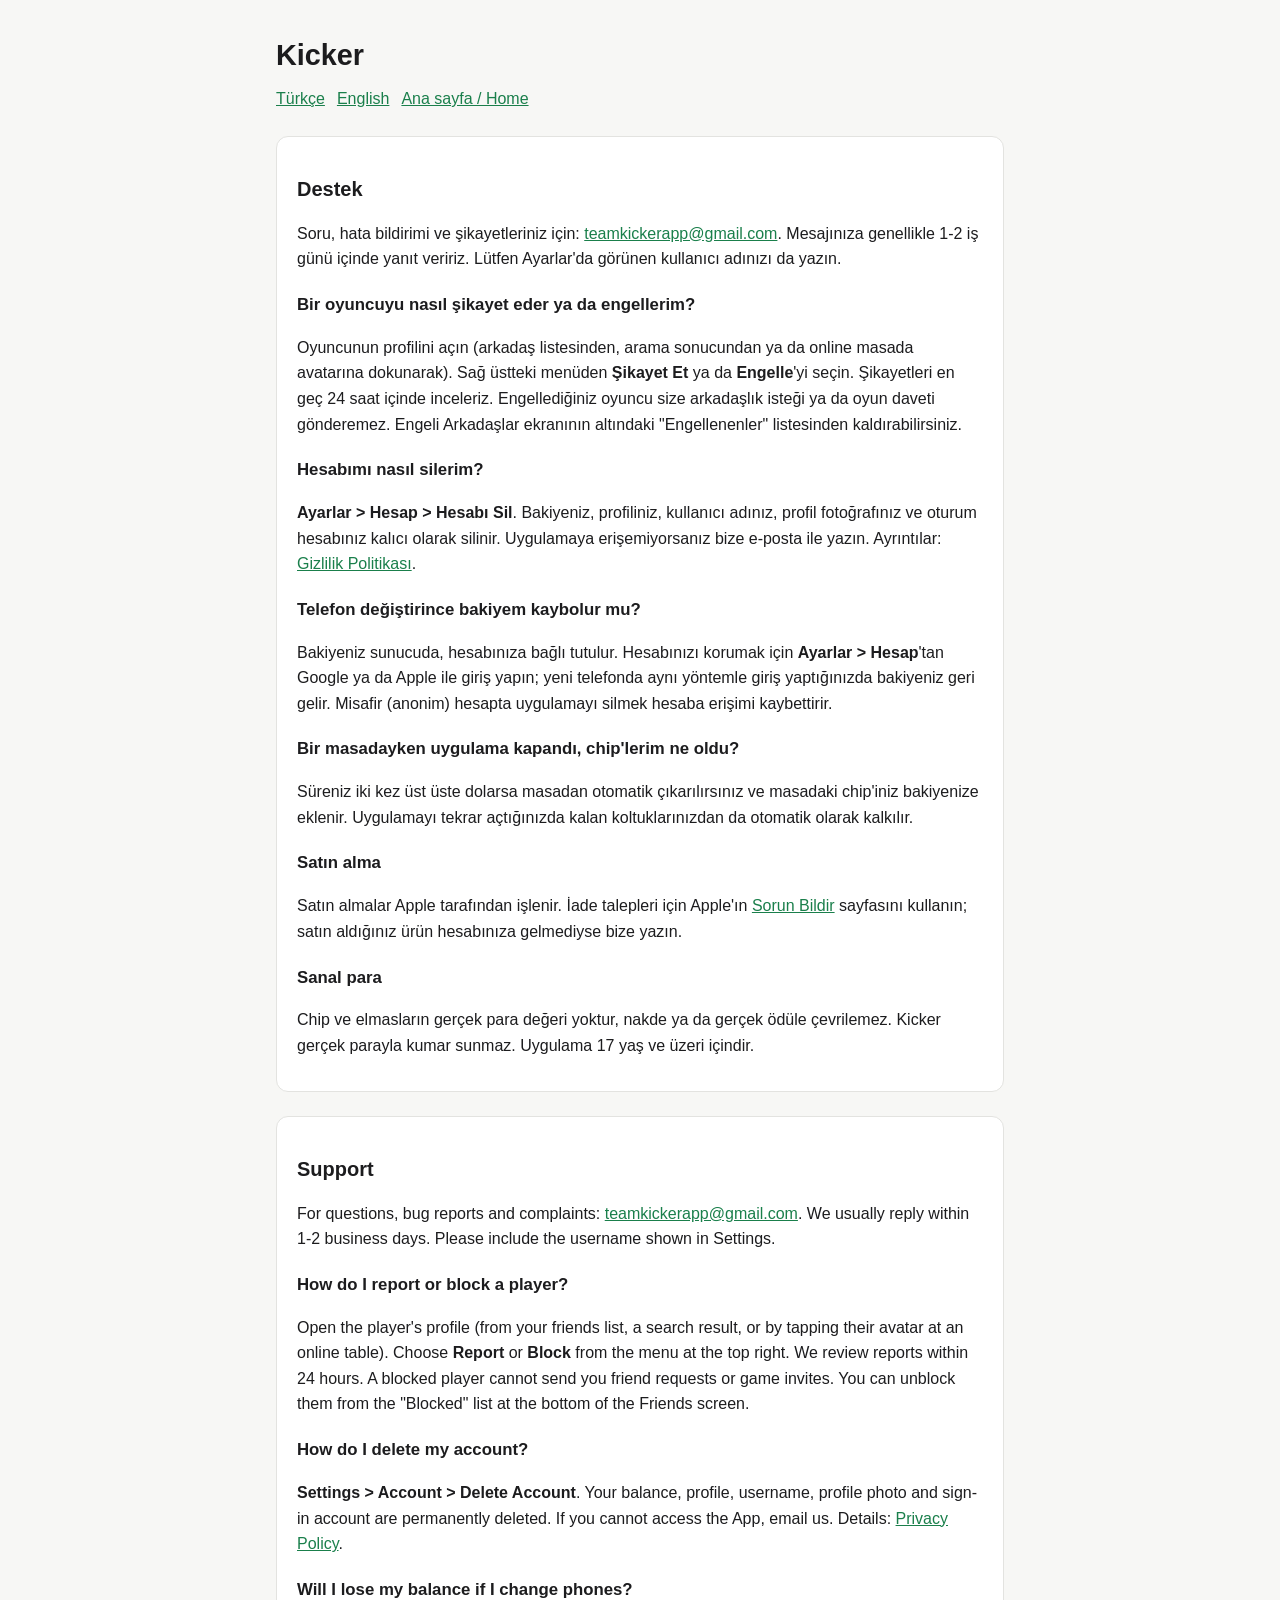
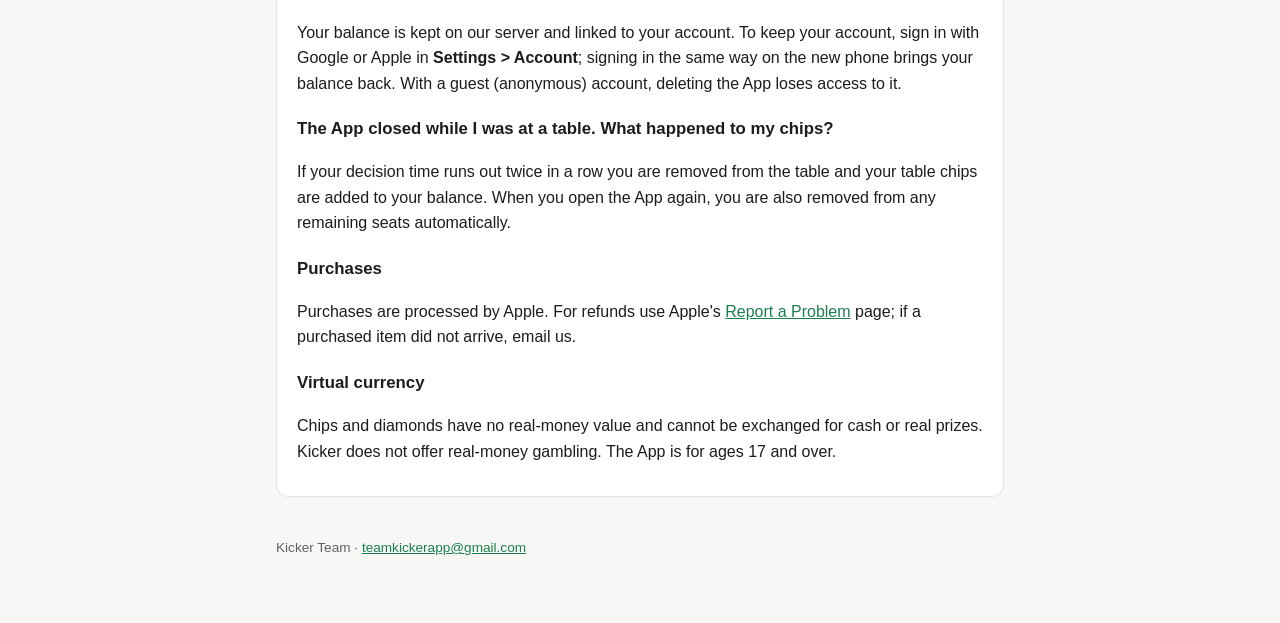
==== support.html @ e1eb0ac2 "Kicker privacy policy and support pages Co-Authored-By: Claude Opus 5.5 <noreply@anthropic.com>" ====
<!doctype html>
<html lang="tr">
<head>
  <meta charset="utf-8">
  <meta name="viewport" content="width=device-width, initial-scale=1">
  <title>Kicker Destek / Support</title>
  <link rel="stylesheet" href="style.css">
</head>
<body>
<main>
  <header>
    <h1>Kicker</h1>
    <nav class="lang"><a href="#tr">Türkçe</a><a href="#en">English</a><a href="index.html">Ana sayfa / Home</a></nav>
  </header>

  <section class="card" id="tr" lang="tr">
    <h2>Destek</h2>
    <p>Soru, hata bildirimi ve şikayetleriniz için: <a href="mailto:teamkickerapp@gmail.com">teamkickerapp@gmail.com</a>. Mesajınıza genellikle 1-2 iş günü içinde yanıt veririz. Lütfen Ayarlar'da görünen kullanıcı adınızı da yazın.</p>

    <h3>Bir oyuncuyu nasıl şikayet eder ya da engellerim?</h3>
    <p>Oyuncunun profilini açın (arkadaş listesinden, arama sonucundan ya da online masada avatarına dokunarak). Sağ üstteki menüden <strong>Şikayet Et</strong> ya da <strong>Engelle</strong>'yi seçin. Şikayetleri en geç 24 saat içinde inceleriz. Engellediğiniz oyuncu size arkadaşlık isteği ya da oyun daveti gönderemez. Engeli Arkadaşlar ekranının altındaki "Engellenenler" listesinden kaldırabilirsiniz.</p>

    <h3>Hesabımı nasıl silerim?</h3>
    <p><strong>Ayarlar &gt; Hesap &gt; Hesabı Sil</strong>. Bakiyeniz, profiliniz, kullanıcı adınız, profil fotoğrafınız ve oturum hesabınız kalıcı olarak silinir. Uygulamaya erişemiyorsanız bize e-posta ile yazın. Ayrıntılar: <a href="privacy.html#tr">Gizlilik Politikası</a>.</p>

    <h3>Telefon değiştirince bakiyem kaybolur mu?</h3>
    <p>Bakiyeniz sunucuda, hesabınıza bağlı tutulur. Hesabınızı korumak için <strong>Ayarlar &gt; Hesap</strong>'tan Google ya da Apple ile giriş yapın; yeni telefonda aynı yöntemle giriş yaptığınızda bakiyeniz geri gelir. Misafir (anonim) hesapta uygulamayı silmek hesaba erişimi kaybettirir.</p>

    <h3>Bir masadayken uygulama kapandı, chip'lerim ne oldu?</h3>
    <p>Süreniz iki kez üst üste dolarsa masadan otomatik çıkarılırsınız ve masadaki chip'iniz bakiyenize eklenir. Uygulamayı tekrar açtığınızda kalan koltuklarınızdan da otomatik olarak kalkılır.</p>

    <h3>Satın alma</h3>
    <p>Satın almalar Apple tarafından işlenir. İade talepleri için Apple'ın <a href="https://reportaproblem.apple.com">Sorun Bildir</a> sayfasını kullanın; satın aldığınız ürün hesabınıza gelmediyse bize yazın.</p>

    <h3>Sanal para</h3>
    <p>Chip ve elmasların gerçek para değeri yoktur, nakde ya da gerçek ödüle çevrilemez. Kicker gerçek parayla kumar sunmaz. Uygulama 17 yaş ve üzeri içindir.</p>
  </section>

  <section class="card" id="en" lang="en">
    <h2>Support</h2>
    <p>For questions, bug reports and complaints: <a href="mailto:teamkickerapp@gmail.com">teamkickerapp@gmail.com</a>. We usually reply within 1-2 business days. Please include the username shown in Settings.</p>

    <h3>How do I report or block a player?</h3>
    <p>Open the player's profile (from your friends list, a search result, or by tapping their avatar at an online table). Choose <strong>Report</strong> or <strong>Block</strong> from the menu at the top right. We review reports within 24 hours. A blocked player cannot send you friend requests or game invites. You can unblock them from the "Blocked" list at the bottom of the Friends screen.</p>

    <h3>How do I delete my account?</h3>
    <p><strong>Settings &gt; Account &gt; Delete Account</strong>. Your balance, profile, username, profile photo and sign-in account are permanently deleted. If you cannot access the App, email us. Details: <a href="privacy.html#en">Privacy Policy</a>.</p>

    <h3>Will I lose my balance if I change phones?</h3>
    <p>Your balance is kept on our server and linked to your account. To keep your account, sign in with Google or Apple in <strong>Settings &gt; Account</strong>; signing in the same way on the new phone brings your balance back. With a guest (anonymous) account, deleting the App loses access to it.</p>

    <h3>The App closed while I was at a table. What happened to my chips?</h3>
    <p>If your decision time runs out twice in a row you are removed from the table and your table chips are added to your balance. When you open the App again, you are also removed from any remaining seats automatically.</p>

    <h3>Purchases</h3>
    <p>Purchases are processed by Apple. For refunds use Apple's <a href="https://reportaproblem.apple.com">Report a Problem</a> page; if a purchased item did not arrive, email us.</p>

    <h3>Virtual currency</h3>
    <p>Chips and diamonds have no real-money value and cannot be exchanged for cash or real prizes. Kicker does not offer real-money gambling. The App is for ages 17 and over.</p>
  </section>

  <footer>Kicker Team · <a href="mailto:teamkickerapp@gmail.com">teamkickerapp@gmail.com</a></footer>
</main>
</body>
</html>
---- style.css ----
:root {
  --bg: #f7f7f5;
  --surface: #ffffff;
  --text: #1c1c1e;
  --muted: #5f6368;
  --accent: #1a7f4b;
  --border: #e3e3e0;
}

@media (prefers-color-scheme: dark) {
  :root {
    --bg: #111413;
    --surface: #1a1e1c;
    --text: #ececec;
    --muted: #a5aaa7;
    --accent: #4cc38a;
    --border: #2b302d;
  }
}

* {
  box-sizing: border-box;
}

body {
  margin: 0;
  background: var(--bg);
  color: var(--text);
  font: 16px/1.6 -apple-system, BlinkMacSystemFont, "Segoe UI", Roboto,
    Helvetica, Arial, sans-serif;
}

main {
  max-width: 760px;
  margin: 0 auto;
  padding: 32px 16px 64px;
}

header {
  margin-bottom: 24px;
}

h1 {
  font-size: 1.8rem;
  margin: 0 0 4px;
}

h2 {
  font-size: 1.25rem;
  margin: 32px 0 8px;
}

h3 {
  font-size: 1.05rem;
  margin: 20px 0 6px;
}

p,
li {
  color: var(--text);
}

.muted {
  color: var(--muted);
  font-size: 0.9rem;
}

a {
  color: var(--accent);
}

nav.lang {
  display: flex;
  gap: 12px;
  margin: 8px 0 24px;
}

section.card {
  background: var(--surface);
  border: 1px solid var(--border);
  border-radius: 12px;
  padding: 4px 20px 16px;
  margin-bottom: 24px;
}

ul {
  padding-left: 20px;
}

footer {
  margin-top: 40px;
  color: var(--muted);
  font-size: 0.85rem;
}
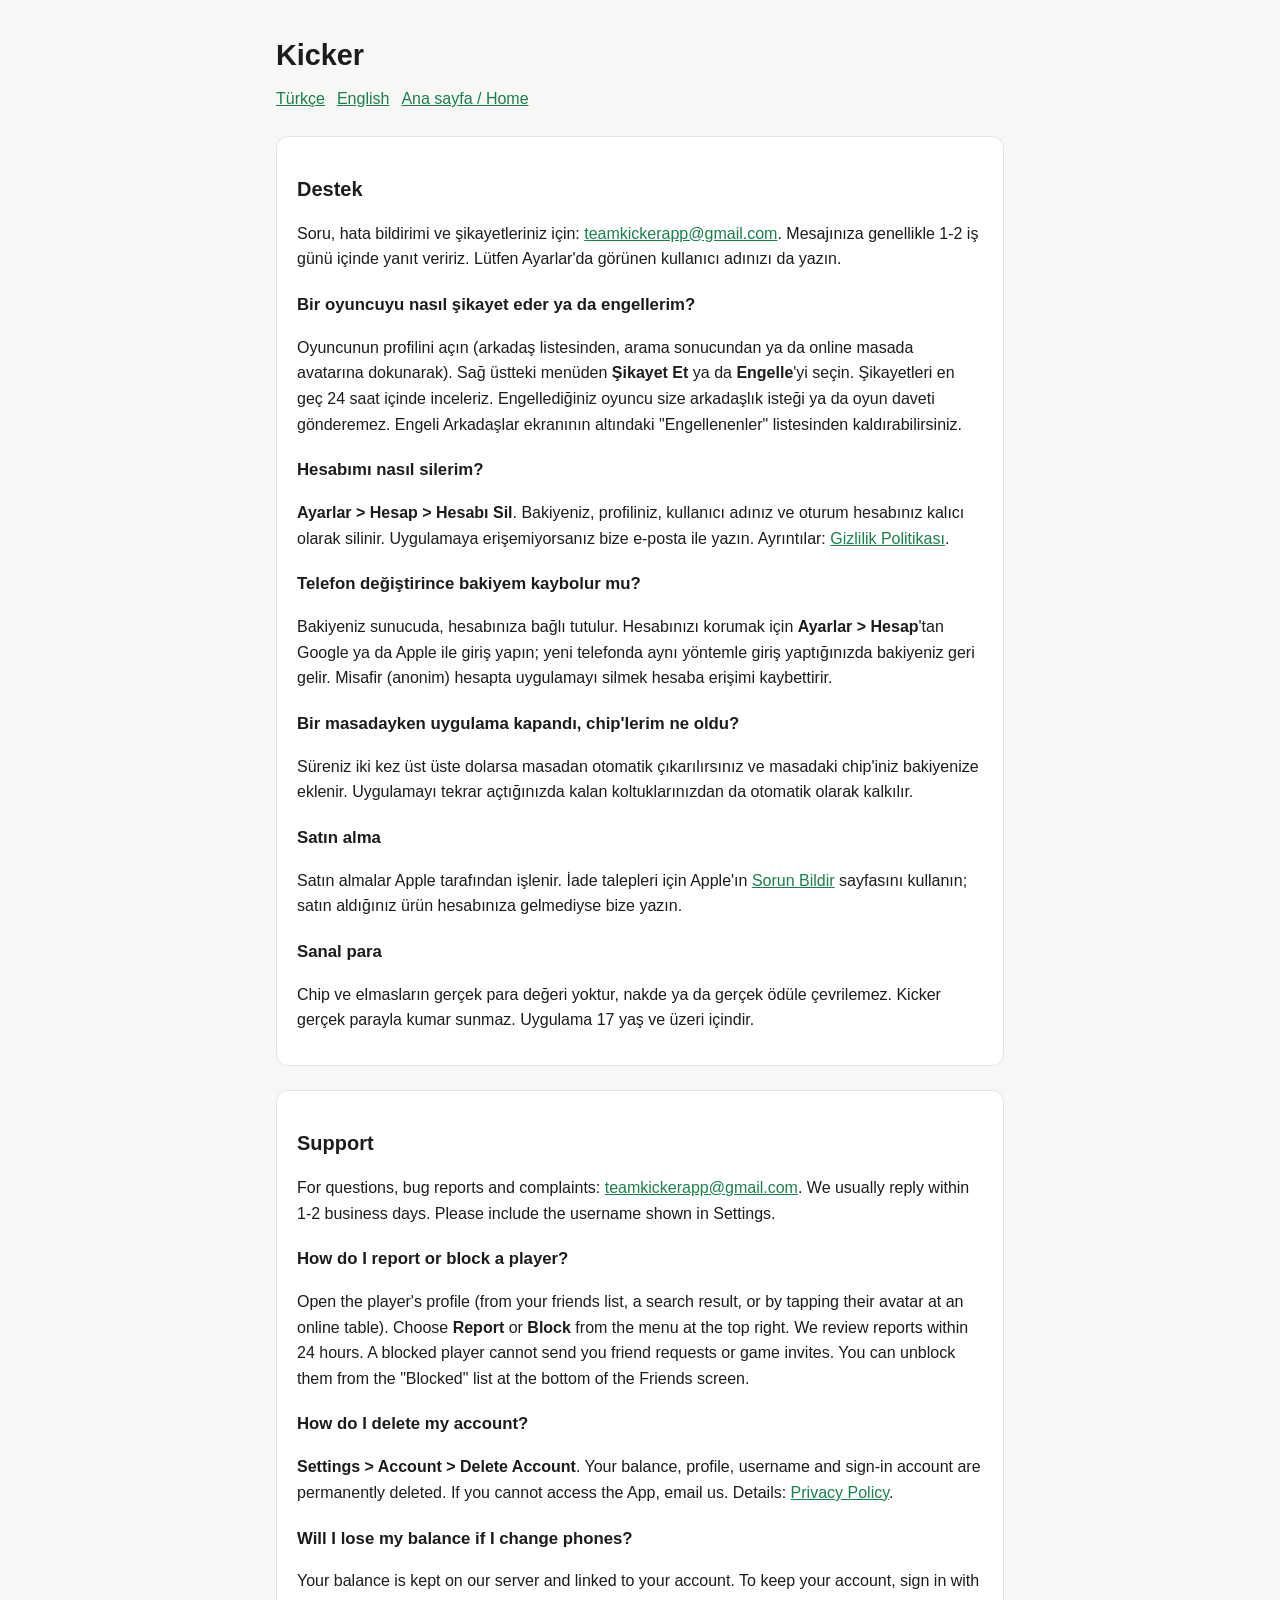
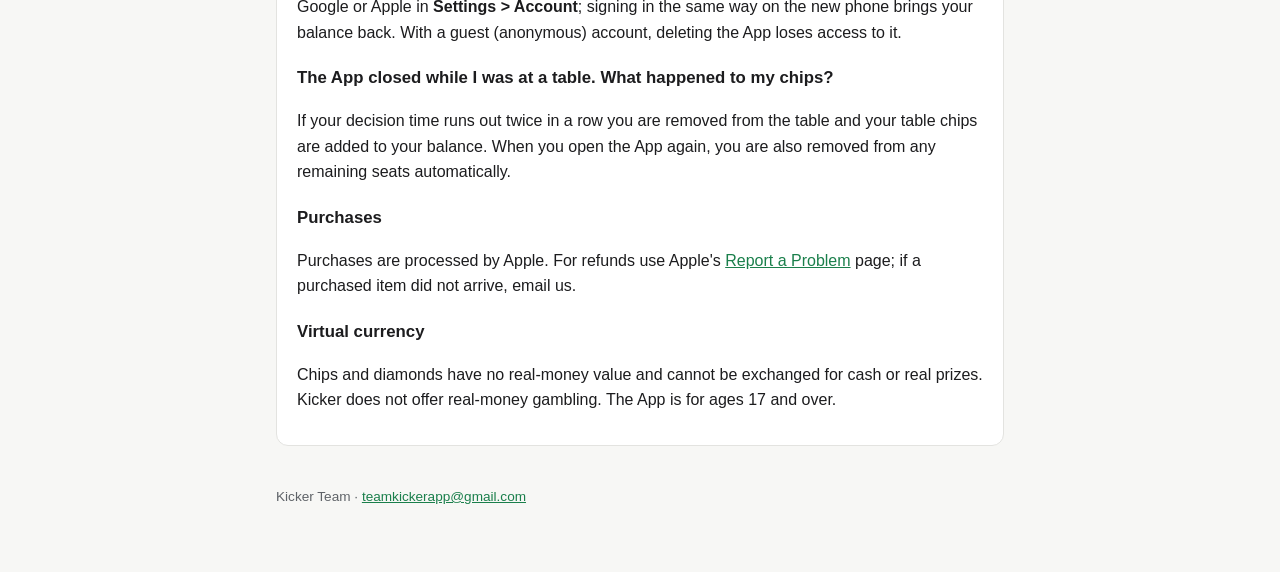
==== commit 7ce37569: "Remove profile photo mentions (photo upload was removed from the app) Co-Authored-By: Claude Opus 5." ====
--- a/support.html
+++ b/support.html
@@ -21,7 +21,7 @@
     <p>Oyuncunun profilini açın (arkadaş listesinden, arama sonucundan ya da online masada avatarına dokunarak). Sağ üstteki menüden <strong>Şikayet Et</strong> ya da <strong>Engelle</strong>'yi seçin. Şikayetleri en geç 24 saat içinde inceleriz. Engellediğiniz oyuncu size arkadaşlık isteği ya da oyun daveti gönderemez. Engeli Arkadaşlar ekranının altındaki "Engellenenler" listesinden kaldırabilirsiniz.</p>
 
     <h3>Hesabımı nasıl silerim?</h3>
-    <p><strong>Ayarlar &gt; Hesap &gt; Hesabı Sil</strong>. Bakiyeniz, profiliniz, kullanıcı adınız, profil fotoğrafınız ve oturum hesabınız kalıcı olarak silinir. Uygulamaya erişemiyorsanız bize e-posta ile yazın. Ayrıntılar: <a href="privacy.html#tr">Gizlilik Politikası</a>.</p>
+    <p><strong>Ayarlar &gt; Hesap &gt; Hesabı Sil</strong>. Bakiyeniz, profiliniz, kullanıcı adınız ve oturum hesabınız kalıcı olarak silinir. Uygulamaya erişemiyorsanız bize e-posta ile yazın. Ayrıntılar: <a href="privacy.html#tr">Gizlilik Politikası</a>.</p>
 
     <h3>Telefon değiştirince bakiyem kaybolur mu?</h3>
     <p>Bakiyeniz sunucuda, hesabınıza bağlı tutulur. Hesabınızı korumak için <strong>Ayarlar &gt; Hesap</strong>'tan Google ya da Apple ile giriş yapın; yeni telefonda aynı yöntemle giriş yaptığınızda bakiyeniz geri gelir. Misafir (anonim) hesapta uygulamayı silmek hesaba erişimi kaybettirir.</p>
@@ -44,7 +44,7 @@
     <p>Open the player's profile (from your friends list, a search result, or by tapping their avatar at an online table). Choose <strong>Report</strong> or <strong>Block</strong> from the menu at the top right. We review reports within 24 hours. A blocked player cannot send you friend requests or game invites. You can unblock them from the "Blocked" list at the bottom of the Friends screen.</p>
 
     <h3>How do I delete my account?</h3>
-    <p><strong>Settings &gt; Account &gt; Delete Account</strong>. Your balance, profile, username, profile photo and sign-in account are permanently deleted. If you cannot access the App, email us. Details: <a href="privacy.html#en">Privacy Policy</a>.</p>
+    <p><strong>Settings &gt; Account &gt; Delete Account</strong>. Your balance, profile, username and sign-in account are permanently deleted. If you cannot access the App, email us. Details: <a href="privacy.html#en">Privacy Policy</a>.</p>
 
     <h3>Will I lose my balance if I change phones?</h3>
     <p>Your balance is kept on our server and linked to your account. To keep your account, sign in with Google or Apple in <strong>Settings &gt; Account</strong>; signing in the same way on the new phone brings your balance back. With a guest (anonymous) account, deleting the App loses access to it.</p>
